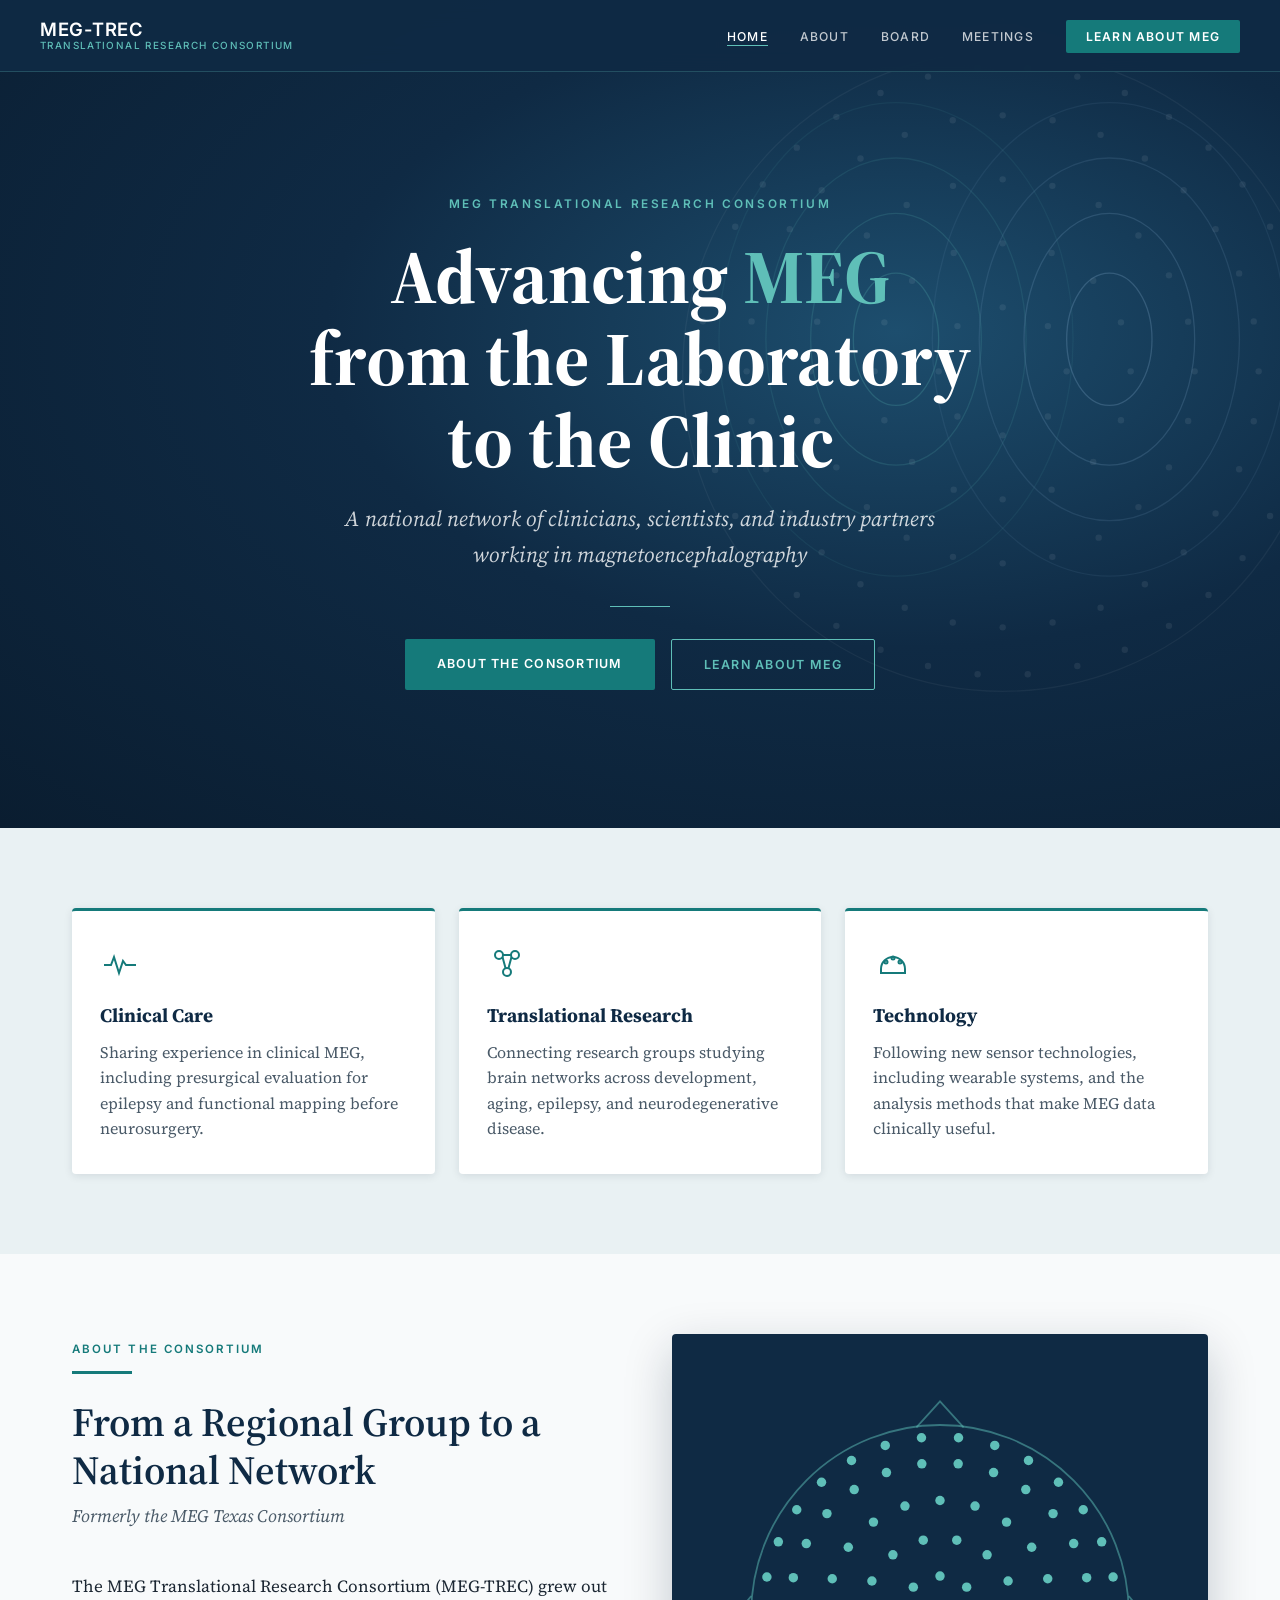
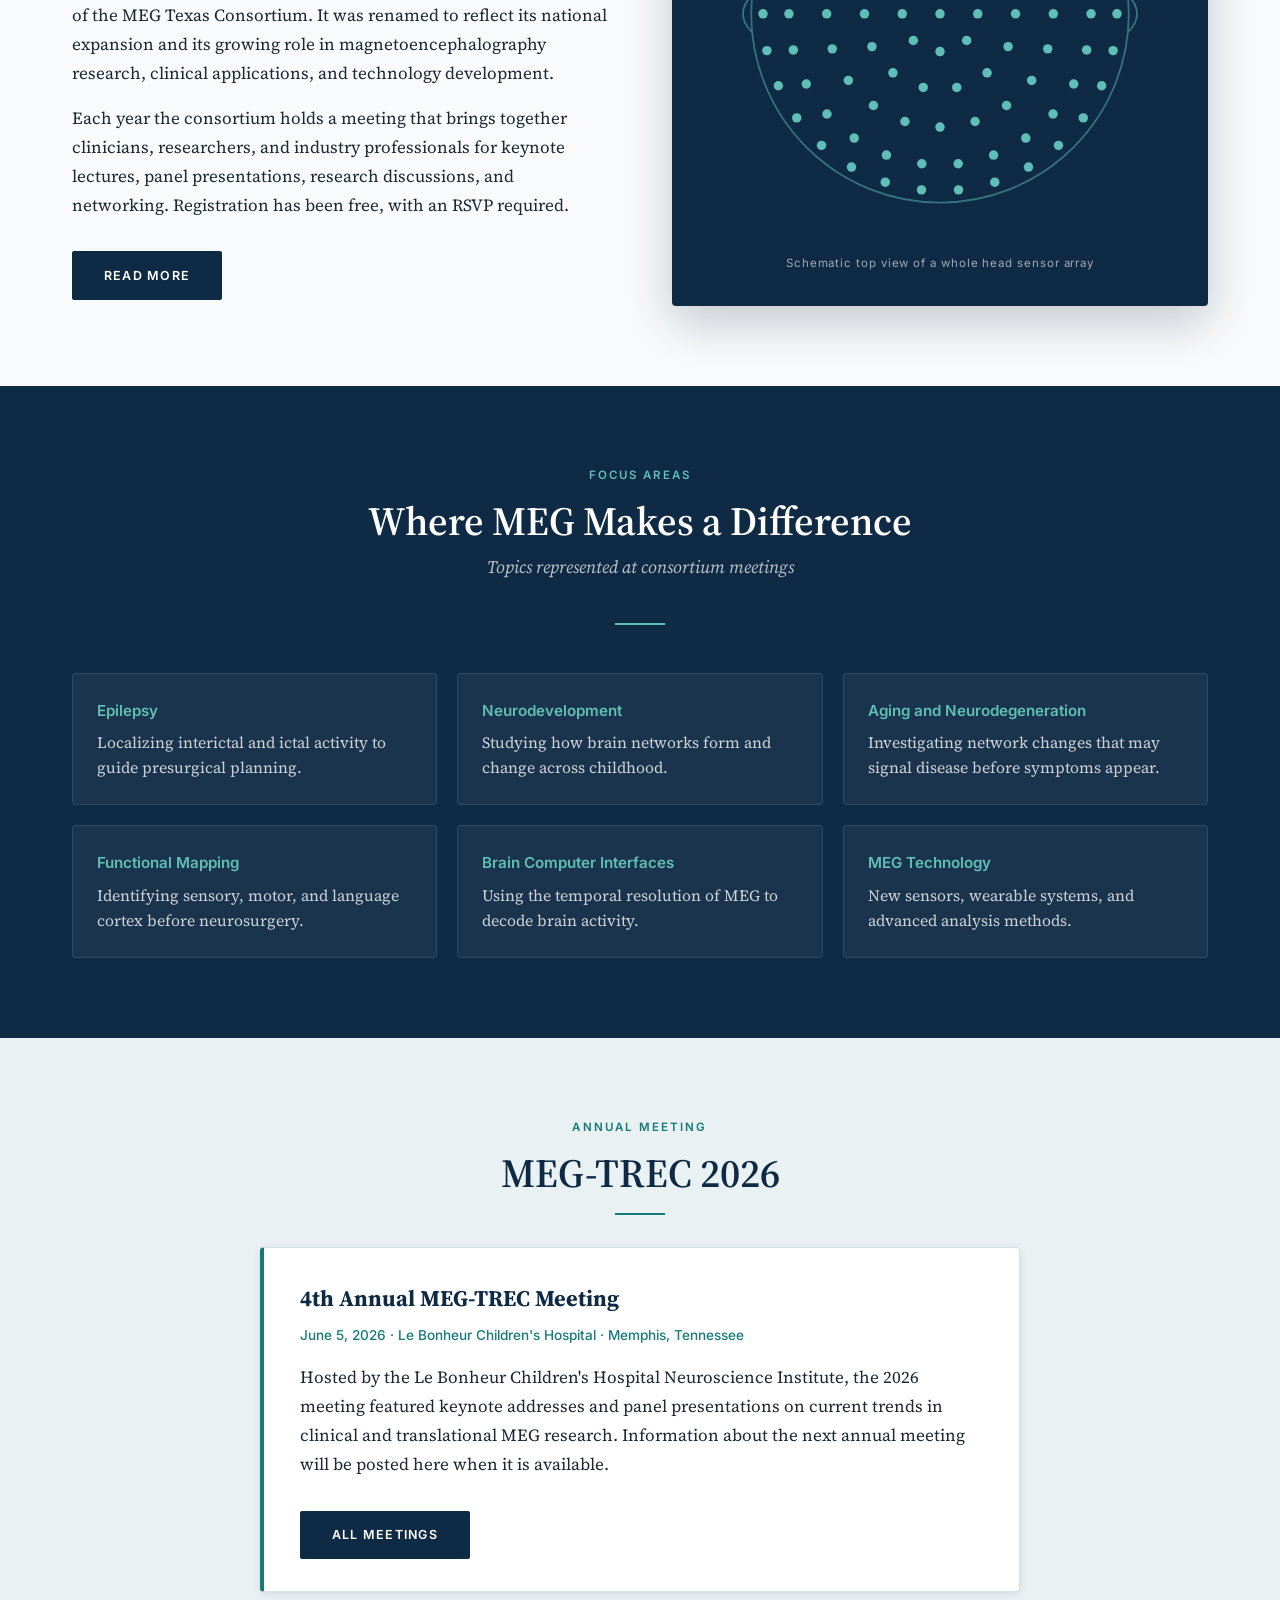
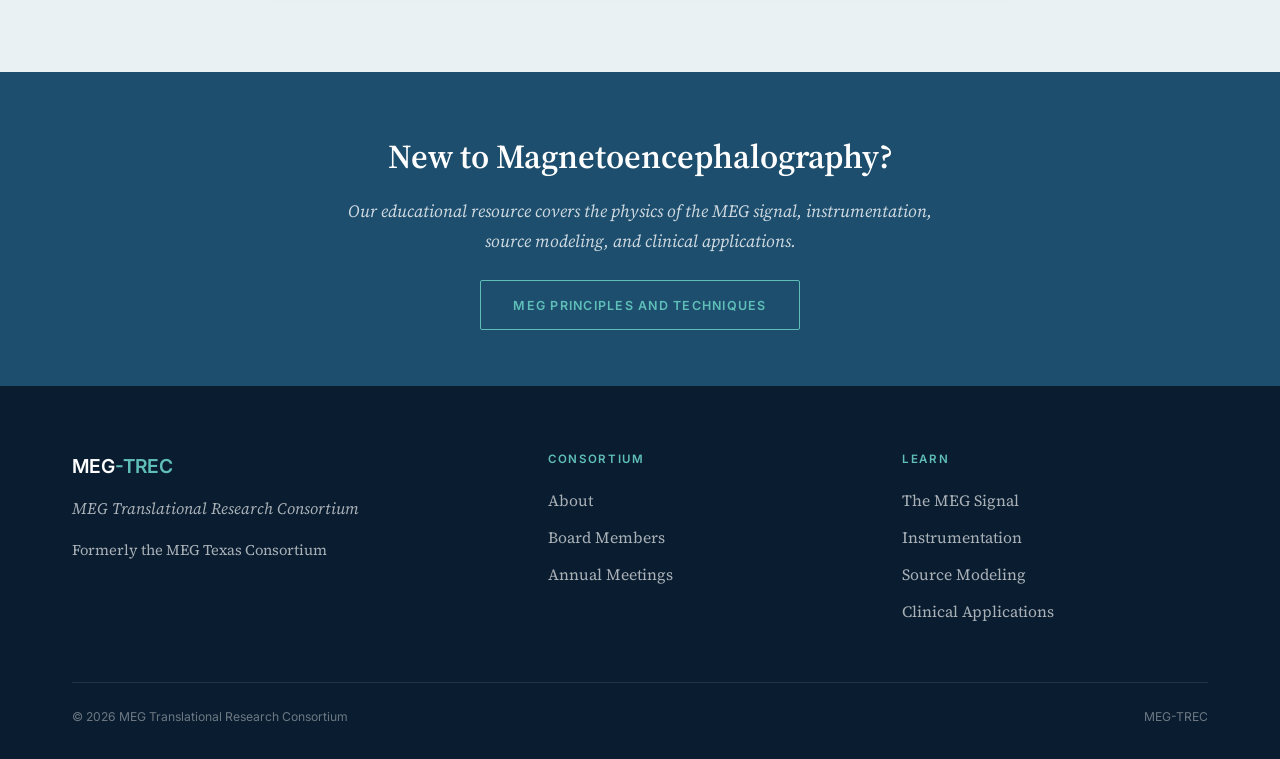
==== index.html @ d128731c "Build MEG-TREC static website Five page site adapted from the northwoods-cabin structure: Home, Abou" ====
<!DOCTYPE html>
<html lang="en">
<head>
  <meta charset="UTF-8" />
  <meta name="viewport" content="width=device-width, initial-scale=1.0" />
  <meta name="description" content="The MEG Translational Research Consortium (MEG-TREC) brings together clinicians, researchers, and industry partners working to advance magnetoencephalography in research and patient care." />
  <title>MEG-TREC | MEG Translational Research Consortium</title>
  <!-- Favicon: a small dipole contour mark drawn inline so no image file is needed -->
  <link rel="icon" href="data:image/svg+xml,%3Csvg xmlns='http://www.w3.org/2000/svg' viewBox='0 0 32 32'%3E%3Crect width='32' height='32' rx='6' fill='%230f2a44'/%3E%3Cg fill='none' stroke='%235fbfb8' stroke-width='2'%3E%3Cellipse cx='11' cy='16' rx='4' ry='6'/%3E%3Cellipse cx='21' cy='16' rx='4' ry='6'/%3E%3C/g%3E%3C/svg%3E" />
  <link rel="stylesheet" href="style.css" />
  <style>
    /* ── HERO (home page only) ───────────────────────────────────────────────── */
    .hero {
      min-height: 92svh;
      position: relative;
      display: flex;
      align-items: center;
      justify-content: center;
      overflow: hidden;
      background: radial-gradient(ellipse at 70% 40%, var(--ocean) 0%, var(--navy) 45%, var(--navy-deep) 100%);
    }
    /* Decorative field map sits behind the text */
    .hero-art {
      position: absolute;
      inset: 0;
      width: 100%;
      height: 100%;
      opacity: .4;
      pointer-events: none;
    }
    .hero-content {
      position: relative;
      text-align: center;
      padding: calc(var(--nav-h) + 2rem) 1.5rem 3rem;
      max-width: 860px;
    }
    .hero-eyebrow {
      font-family: var(--ff-sans);
      font-size: .74rem;
      font-weight: 600;
      letter-spacing: .22em;
      text-transform: uppercase;
      color: var(--teal-light);
      display: block;
      margin-bottom: 1.25rem;
      animation: fadeUp .8s .2s both;
    }
    .hero-title {
      font-family: var(--ff-display);
      font-size: clamp(2.4rem, 6.5vw, 4.75rem);
      font-weight: 700;
      color: var(--white);
      line-height: 1.08;
      animation: fadeUp .9s .4s both;
    }
    .hero-title em { color: var(--teal-light); font-style: normal; }
    .hero-subtitle {
      font-style: italic;
      font-size: clamp(1.05rem, 2.4vw, 1.35rem);
      color: rgba(255,255,255,.8);
      margin-top: 1.25rem;
      animation: fadeUp .9s .6s both;
    }
    .hero-divider {
      width: 60px; height: 1px;
      background: var(--teal-light);
      margin: 2rem auto;
      animation: fadeIn .6s .8s both;
    }
    .hero-actions {
      display: flex;
      gap: 1rem;
      justify-content: center;
      flex-wrap: wrap;
      animation: fadeUp .8s .95s both;
    }
    @keyframes fadeUp {
      from { opacity: 0; transform: translateY(24px); }
      to   { opacity: 1; transform: translateY(0); }
    }
    @keyframes fadeIn { from { opacity: 0; } to { opacity: 1; } }
    @media (prefers-reduced-motion: reduce) {
      .hero-eyebrow, .hero-title, .hero-subtitle, .hero-divider, .hero-actions { animation: none; }
    }

    /* ── MEETING CARD ────────────────────────────────────────────────────────── */
    .meeting-card {
      background: var(--white);
      border: 1px solid var(--rule);
      border-left: 4px solid var(--teal);
      border-radius: var(--r);
      padding: 2rem 2.25rem;
      max-width: 760px;
      margin: 0 auto;
      box-shadow: var(--shadow-sm);
    }
    .meeting-card h3 {
      font-family: var(--ff-display);
      font-size: 1.4rem;
      color: var(--navy);
      margin-bottom: .35rem;
    }
    .meeting-meta {
      font-family: var(--ff-sans);
      font-size: .85rem;
      color: var(--teal);
      font-weight: 500;
      margin-bottom: 1rem;
    }
  </style>
</head>
<body>

<!-- ─── NAVIGATION (same block on every page; update the "active" class) ──── -->
<nav class="site-nav" id="nav">
  <a href="index.html" class="nav-brand">MEG-TREC<span>Translational Research Consortium</span></a>
  <button class="nav-toggle" id="navToggle" aria-label="Menu" aria-expanded="false" aria-controls="navLinks">
    <span></span><span></span><span></span>
  </button>
  <ul class="nav-links" id="navLinks">
    <li><a href="index.html" class="active" aria-current="page">Home</a></li>
    <li><a href="about.html">About</a></li>
    <li><a href="board.html">Board</a></li>
    <li><a href="meetings.html">Meetings</a></li>
    <li><a href="meg.html" class="nav-cta">Learn About MEG</a></li>
  </ul>
</nav>

<!-- ─── HERO ───────────────────────────────────────────────────────────────── -->
<section class="hero" id="top">
  <!-- Decorative artwork: a top view of a sensor array with the isofield
       contours of a single current dipole (outflux and influx lobes). -->
  <svg class="hero-art" viewBox="0 0 1200 800" preserveAspectRatio="xMidYMid slice" aria-hidden="true">
    <g fill="none" stroke-width="1.2">
      <!-- Outflux lobe -->
      <g stroke="#5fbfb8">
        <ellipse cx="840" cy="330" rx="40"  ry="62"  stroke-opacity=".55"/>
        <ellipse cx="840" cy="330" rx="80"  ry="118" stroke-opacity=".42"/>
        <ellipse cx="840" cy="330" rx="122" ry="170" stroke-opacity=".30"/>
        <ellipse cx="840" cy="330" rx="166" ry="222" stroke-opacity=".20"/>
      </g>
      <!-- Influx lobe -->
      <g stroke="#9cc3e6">
        <ellipse cx="1040" cy="330" rx="40"  ry="62"  stroke-opacity=".55"/>
        <ellipse cx="1040" cy="330" rx="80"  ry="118" stroke-opacity=".42"/>
        <ellipse cx="1040" cy="330" rx="122" ry="170" stroke-opacity=".30"/>
        <ellipse cx="1040" cy="330" rx="166" ry="222" stroke-opacity=".20"/>
      </g>
      <!-- Head outline and nose marker -->
      <circle cx="940" cy="360" r="300" stroke="#ffffff" stroke-opacity=".12"/>
      <path d="M915 62 L940 30 L965 62" stroke="#ffffff" stroke-opacity=".12"/>
    </g>
    <!-- Sensor positions on concentric rings (drawn by the script below) -->
    <g id="sensorDots" fill="#ffffff" fill-opacity=".18"></g>
  </svg>

  <div class="hero-content">
    <span class="hero-eyebrow">MEG Translational Research Consortium</span>
    <h1 class="hero-title">Advancing <em>MEG</em><br>from the Laboratory<br>to the Clinic</h1>
    <p class="hero-subtitle">A national network of clinicians, scientists, and industry partners<br>working in magnetoencephalography</p>
    <div class="hero-divider"></div>
    <div class="hero-actions">
      <a href="about.html" class="btn btn-primary">About the Consortium</a>
      <a href="meg.html" class="btn btn-outline">Learn About MEG</a>
    </div>
  </div>
</section>

<!-- ─── HIGHLIGHTS ─────────────────────────────────────────────────────────── -->
<section class="section section-alt" id="highlights">
  <div class="container">
    <div class="highlights-grid">
      <div class="highlight-card fade-in">
        <svg class="highlight-icon" viewBox="0 0 40 40" fill="none" stroke="currentColor" stroke-width="2" aria-hidden="true">
          <path d="M4 22h7l3-8 5 16 4-12 3 4h10"/>
        </svg>
        <h3>Clinical Care</h3>
        <p>Sharing experience in clinical MEG, including presurgical evaluation for epilepsy and functional mapping before neurosurgery.</p>
      </div>
      <div class="highlight-card fade-in" style="transition-delay:.12s">
        <svg class="highlight-icon" viewBox="0 0 40 40" fill="none" stroke="currentColor" stroke-width="2" aria-hidden="true">
          <circle cx="12" cy="12" r="4"/><circle cx="28" cy="12" r="4"/><circle cx="20" cy="29" r="4"/>
          <path d="M15.5 14l3 11M24.5 14l-3 11M16 12h8"/>
        </svg>
        <h3>Translational Research</h3>
        <p>Connecting research groups studying brain networks across development, aging, epilepsy, and neurodegenerative disease.</p>
      </div>
      <div class="highlight-card fade-in" style="transition-delay:.24s">
        <svg class="highlight-icon" viewBox="0 0 40 40" fill="none" stroke="currentColor" stroke-width="2" aria-hidden="true">
          <path d="M8 26a12 12 0 0 1 24 0"/><path d="M8 26v4h24v-4"/>
          <circle cx="13" cy="19" r="1.5"/><circle cx="20" cy="15" r="1.5"/><circle cx="27" cy="19" r="1.5"/>
        </svg>
        <h3>Technology</h3>
        <p>Following new sensor technologies, including wearable systems, and the analysis methods that make MEG data clinically useful.</p>
      </div>
    </div>
  </div>
</section>

<!-- ─── ABOUT ──────────────────────────────────────────────────────────────── -->
<section class="section" id="about">
  <div class="container">
    <div class="split">
      <div class="fade-in prose">
        <span class="eyebrow">About the Consortium</span>
        <div class="split-decorator"></div>
        <h2 class="section-title">From a Regional Group to a National Network</h2>
        <p class="section-sub">Formerly the MEG Texas Consortium</p>
        <p>The MEG Translational Research Consortium (MEG-TREC) grew out of the MEG Texas Consortium. It was renamed to reflect its national expansion and its growing role in magnetoencephalography research, clinical applications, and technology development.</p>
        <p>Each year the consortium holds a meeting that brings together clinicians, researchers, and industry professionals for keynote lectures, panel presentations, research discussions, and networking. Registration has been free, with an RSVP required.</p>
        <div class="mt-4">
          <a href="about.html" class="btn btn-navy">Read More</a>
        </div>
      </div>
      <!-- Figure: schematic of a whole head MEG sensor layout seen from above -->
      <figure class="split-figure fade-in" style="transition-delay:.15s">
        <svg viewBox="0 0 400 400" aria-label="Schematic top view of a whole head MEG sensor array" role="img">
          <circle cx="200" cy="210" r="160" fill="none" stroke="currentColor" stroke-opacity=".5" stroke-width="1.5"/>
          <path d="M180 52 L200 30 L220 52" fill="none" stroke="currentColor" stroke-opacity=".5" stroke-width="1.5"/>
          <path d="M40 195 q-14 15 0 30 M360 195 q14 15 0 30" fill="none" stroke="currentColor" stroke-opacity=".5" stroke-width="1.5"/>
          <g id="figureDots" fill="currentColor"></g>
        </svg>
        <figcaption>Schematic top view of a whole head sensor array</figcaption>
      </figure>
    </div>
  </div>
</section>

<!-- ─── FOCUS AREAS ────────────────────────────────────────────────────────── -->
<section class="section dark-section" id="focus">
  <div class="container">
    <div class="text-center" style="margin-bottom:3rem">
      <span class="eyebrow">Focus Areas</span>
      <h2 class="section-title">Where MEG Makes a Difference</h2>
      <p class="section-sub">Topics represented at consortium meetings</p>
      <div class="divider divider-center"></div>
    </div>
    <div class="tile-grid">
      <div class="tile fade-in">
        <h3>Epilepsy</h3>
        <p>Localizing interictal and ictal activity to guide presurgical planning.</p>
      </div>
      <div class="tile fade-in" style="transition-delay:.06s">
        <h3>Neurodevelopment</h3>
        <p>Studying how brain networks form and change across childhood.</p>
      </div>
      <div class="tile fade-in" style="transition-delay:.12s">
        <h3>Aging and Neurodegeneration</h3>
        <p>Investigating network changes that may signal disease before symptoms appear.</p>
      </div>
      <div class="tile fade-in" style="transition-delay:.18s">
        <h3>Functional Mapping</h3>
        <p>Identifying sensory, motor, and language cortex before neurosurgery.</p>
      </div>
      <div class="tile fade-in" style="transition-delay:.24s">
        <h3>Brain Computer Interfaces</h3>
        <p>Using the temporal resolution of MEG to decode brain activity.</p>
      </div>
      <div class="tile fade-in" style="transition-delay:.3s">
        <h3>MEG Technology</h3>
        <p>New sensors, wearable systems, and advanced analysis methods.</p>
      </div>
    </div>
  </div>
</section>

<!-- ─── MOST RECENT MEETING ────────────────────────────────────────────────── -->
<section class="section section-alt" id="meeting">
  <div class="container">
    <div class="text-center mb-4">
      <span class="eyebrow">Annual Meeting</span>
      <h2 class="section-title">MEG-TREC 2026</h2>
      <div class="divider divider-center"></div>
    </div>
    <div class="meeting-card fade-in prose">
      <h3>4th Annual MEG-TREC Meeting</h3>
      <p class="meeting-meta">June 5, 2026 &middot; Le Bonheur Children's Hospital &middot; Memphis, Tennessee</p>
      <p>Hosted by the Le Bonheur Children's Hospital Neuroscience Institute, the 2026 meeting featured keynote addresses and panel presentations on current trends in clinical and translational MEG research. Information about the next annual meeting will be posted here when it is available.</p>
      <div class="mt-4">
        <a href="meetings.html" class="btn btn-navy">All Meetings</a>
      </div>
    </div>
  </div>
</section>

<!-- ─── CALL TO ACTION ─────────────────────────────────────────────────────── -->
<div class="cta-band">
  <div class="container">
    <h2>New to Magnetoencephalography?</h2>
    <p>Our educational resource covers the physics of the MEG signal, instrumentation, source modeling, and clinical applications.</p>
    <a href="meg.html" class="btn btn-outline">MEG Principles and Techniques</a>
  </div>
</div>

<!-- ─── FOOTER (same block on every page) ──────────────────────────────────── -->
<footer class="site-footer">
  <div class="container">
    <div class="footer-grid">
      <div>
        <div class="footer-brand">MEG<span>-TREC</span></div>
        <p class="footer-tagline">MEG Translational Research Consortium</p>
        <p style="margin-top:1rem;font-size:.92rem">Formerly the MEG Texas Consortium</p>
      </div>
      <div class="footer-col">
        <h4>Consortium</h4>
        <ul>
          <li><a href="about.html">About</a></li>
          <li><a href="board.html">Board Members</a></li>
          <li><a href="meetings.html">Annual Meetings</a></li>
        </ul>
      </div>
      <div class="footer-col">
        <h4>Learn</h4>
        <ul>
          <li><a href="meg.html#signal">The MEG Signal</a></li>
          <li><a href="meg.html#instrumentation">Instrumentation</a></li>
          <li><a href="meg.html#source">Source Modeling</a></li>
          <li><a href="meg.html#clinical">Clinical Applications</a></li>
        </ul>
      </div>
    </div>
    <div class="footer-bottom">
      <span>&copy; 2026 MEG Translational Research Consortium</span>
      <span>MEG-TREC</span>
    </div>
  </div>
</footer>

<script src="site.js"></script>
<script>
  /* Draws sensor dots on concentric rings inside an SVG group.
     groupId: id of the <g> element to fill
     cx, cy:  center of the array in SVG units
     rings:   array of [radius, count] pairs, one per ring */
  function drawSensorRings(groupId, cx, cy, rings, dotRadius) {
    const g = document.getElementById(groupId);
    if (!g) return;                       // nothing to draw into on this page
    const ns = 'http://www.w3.org/2000/svg';
    rings.forEach(([radius, count]) => {
      if (count <= 0) return;             // guard against an empty ring
      for (let i = 0; i < count; i++) {
        const angle = (2 * Math.PI * i) / count;
        const dot = document.createElementNS(ns, 'circle');
        dot.setAttribute('cx', (cx + radius * Math.cos(angle)).toFixed(1));
        dot.setAttribute('cy', (cy + radius * Math.sin(angle)).toFixed(1));
        dot.setAttribute('r', dotRadius);
        g.appendChild(dot);
      }
    });
  }
  // Hero artwork and the about figure use the same ring layout at different scales
  drawSensorRings('sensorDots', 940, 360, [[60, 8], [120, 16], [180, 24], [240, 32], [285, 38]], 3);
  drawSensorRings('figureDots', 200, 210, [[0, 1], [32, 8], [64, 14], [96, 20], [128, 26], [150, 30]], 4);
</script>
</body>
</html>
---- style.css ----
/* ─── MEG-TREC — SHARED STYLESHEET ──────────────────────────────────────────────
   Structure adapted from the Northwoods Cabin site (same section order and
   class names where possible), recolored to a navy/teal scientific palette.
   Page-specific layouts that more than one page uses (hero, cards, split,
   sidebar layout) live here so every page stays consistent.
   To restyle the whole site, edit the tokens in :root first.
   ─────────────────────────────────────────────────────────────────────────── */

@import url('https://fonts.googleapis.com/css2?family=Source+Serif+4:ital,opsz,wght@0,8..60,400;0,8..60,600;0,8..60,700;1,8..60,400&family=Inter:wght@400;500;600&display=swap');

/* ─── TOKENS ─────────────────────────────────────────────────────────────────── */
:root {
  /* Dark tones (navigation, headers, dark bands) */
  --navy-deep:   #0a1d30;
  --navy:        #0f2a44;
  --ocean:       #1d4e6e;

  /* Accent tones. --teal is dark enough for text on light backgrounds;
     --teal-light is for accents on dark backgrounds only. */
  --teal:        #157a7a;
  --teal-light:  #5fbfb8;

  /* Light tones (page backgrounds, alternating sections) */
  --mist:        #e9f1f3;
  --ivory:       #f8fafb;
  --white:       #ffffff;

  /* Text */
  --ink:         #1c2733;
  --slate:       #4a5a68;
  --muted:       #7a8a96;
  --rule:        #d6e2e6;

  --ff-display:  'Source Serif 4', Georgia, serif;
  --ff-body:     'Source Serif 4', Georgia, serif;
  --ff-sans:     'Inter', system-ui, sans-serif;

  --nav-h:       72px;
  --max-w:       1200px;
  --r:           4px;

  --shadow-sm:   0 2px 8px rgba(10,29,48,.10);
  --shadow-md:   0 6px 24px rgba(10,29,48,.16);
  --shadow-lg:   0 16px 48px rgba(10,29,48,.22);
}

/* ─── RESET ──────────────────────────────────────────────────────────────────── */
*, *::before, *::after { box-sizing: border-box; margin: 0; padding: 0; }
html { scroll-behavior: smooth; -webkit-text-size-adjust: 100%; }
body {
  font-family: var(--ff-body);
  background: var(--ivory);
  color: var(--ink);
  font-size: 1.0625rem;
  line-height: 1.7;
  overflow-x: hidden;
}
img, svg { display: block; max-width: 100%; }
a { color: inherit; text-decoration: none; }
ul { list-style: none; }

/* Links inside running text are underlined so they are recognizable */
.prose a:not(.btn), p a:not(.btn) {
  color: var(--teal);
  text-decoration: underline;
  text-underline-offset: 3px;
}
.prose p + p { margin-top: 1rem; }
.prose ul.bullets { list-style: disc; padding-left: 1.4rem; margin: 1rem 0; }
.prose ul.bullets li { margin-bottom: .4rem; }

/* ─── NAVIGATION ─────────────────────────────────────────────────────────────── */
.site-nav {
  position: fixed;
  top: 0; left: 0; right: 0;
  z-index: 100;
  height: var(--nav-h);
  display: flex;
  align-items: center;
  justify-content: space-between;
  padding: 0 2.5rem;
  background: rgba(15, 42, 68, 0.94);
  backdrop-filter: blur(12px);
  -webkit-backdrop-filter: blur(12px);
  border-bottom: 1px solid rgba(95, 191, 184, 0.25);
  transition: background .3s;
}
.site-nav.scrolled { background: rgba(10, 29, 48, 0.98); }
.nav-brand {
  font-family: var(--ff-sans);
  font-size: 1.15rem;
  font-weight: 600;
  color: var(--white);
  letter-spacing: .04em;
  line-height: 1.15;
}
.nav-brand span {
  display: block;
  color: var(--teal-light);
  font-size: .62rem;
  font-weight: 500;
  letter-spacing: .14em;
  text-transform: uppercase;
}
.nav-links {
  display: flex;
  gap: 2rem;
  align-items: center;
}
.nav-links a {
  font-family: var(--ff-sans);
  font-size: .76rem;
  font-weight: 500;
  letter-spacing: .1em;
  text-transform: uppercase;
  color: rgba(255,255,255,.75);
  transition: color .2s;
  position: relative;
  padding-bottom: 2px;
}
.nav-links a::after {
  content: '';
  position: absolute;
  bottom: 0; left: 0;
  width: 0; height: 1px;
  background: var(--teal-light);
  transition: width .25s;
}
.nav-links a:hover,
.nav-links a.active { color: var(--white); }
.nav-links a:hover::after,
.nav-links a.active::after { width: 100%; }
.nav-cta {
  background: var(--teal) !important;
  color: var(--white) !important;
  padding: .55rem 1.25rem !important;
  border-radius: 2px !important;
  font-weight: 600 !important;
  transition: background .2s, transform .15s !important;
}
.nav-cta:hover { background: #1a9090 !important; transform: translateY(-1px); }
.nav-cta::after { display: none !important; }

/* Hamburger button (mobile only) */
.nav-toggle { display: none; background: none; border: none; cursor: pointer; padding: 4px; }
.nav-toggle span {
  display: block; width: 24px; height: 2px;
  background: var(--white); margin: 5px 0;
  transition: transform .3s, opacity .3s;
}
.nav-toggle.open span:nth-child(1) { transform: translateY(7px) rotate(45deg); }
.nav-toggle.open span:nth-child(2) { opacity: 0; }
.nav-toggle.open span:nth-child(3) { transform: translateY(-7px) rotate(-45deg); }

/* ─── PAGE HEADER (inner pages) ─────────────────────────────────────────────── */
.page-header {
  padding: calc(var(--nav-h) + 3.5rem) 2rem 3.5rem;
  background: linear-gradient(160deg, var(--navy-deep) 0%, var(--ocean) 100%);
  text-align: center;
  position: relative;
  overflow: hidden;
}
/* Faint contour pattern, suggestive of a magnetic field map */
.page-header::before {
  content: '';
  position: absolute;
  inset: 0;
  background: url("data:image/svg+xml,%3Csvg width='160' height='160' viewBox='0 0 160 160' xmlns='http://www.w3.org/2000/svg'%3E%3Cg fill='none' stroke='%23ffffff' stroke-opacity='0.05'%3E%3Cellipse cx='80' cy='80' rx='20' ry='14'/%3E%3Cellipse cx='80' cy='80' rx='40' ry='28'/%3E%3Cellipse cx='80' cy='80' rx='60' ry='42'/%3E%3Cellipse cx='80' cy='80' rx='80' ry='56'/%3E%3C/g%3E%3C/svg%3E");
}
.page-header .eyebrow { color: var(--teal-light); position: relative; }
.page-header h1 {
  font-family: var(--ff-display);
  font-size: clamp(2rem, 5vw, 3.25rem);
  font-weight: 600;
  color: var(--white);
  position: relative;
  line-height: 1.15;
}
.page-header p {
  font-style: italic;
  font-size: 1.15rem;
  color: rgba(255,255,255,.75);
  margin-top: .75rem;
  position: relative;
}
.header-rule {
  display: block;
  width: 60px; height: 2px;
  background: var(--teal-light);
  margin: 1.25rem auto 0;
  position: relative;
}

/* ─── CONTAINERS ─────────────────────────────────────────────────────────────── */
.container { max-width: var(--max-w); margin: 0 auto; padding: 0 2rem; }
.container-narrow { max-width: 820px; margin: 0 auto; padding: 0 2rem; }
.section { padding: 5rem 0; }
.section-alt { background: var(--mist); }

/* ─── SECTION LABELS ─────────────────────────────────────────────────────────── */
.eyebrow {
  font-family: var(--ff-sans);
  font-size: .72rem;
  font-weight: 600;
  letter-spacing: .18em;
  text-transform: uppercase;
  color: var(--teal);
  display: block;
  margin-bottom: .75rem;
}
.section-title {
  font-family: var(--ff-display);
  font-size: clamp(1.75rem, 4vw, 2.5rem);
  font-weight: 600;
  color: var(--navy);
  line-height: 1.2;
  margin-bottom: .5rem;
}
.section-sub {
  font-style: italic;
  color: var(--slate);
  font-size: 1.1rem;
  margin-bottom: 2.5rem;
}
.divider {
  width: 50px; height: 2px;
  background: var(--teal);
  margin: 1rem 0 2rem;
}
.divider-center { margin: 1rem auto 2rem; }

/* ─── BUTTONS ────────────────────────────────────────────────────────────────── */
.btn {
  display: inline-block;
  font-family: var(--ff-sans);
  font-weight: 600;
  font-size: .78rem;
  letter-spacing: .1em;
  text-transform: uppercase;
  padding: .85rem 2rem;
  border-radius: 2px;
  transition: all .2s;
  cursor: pointer;
}
.btn-primary { background: var(--teal); color: var(--white); }
.btn-primary:hover { background: #1a9090; transform: translateY(-2px); box-shadow: var(--shadow-md); }
.btn-outline { border: 1.5px solid var(--teal-light); color: var(--teal-light); }
.btn-outline:hover { background: var(--teal-light); color: var(--navy-deep); transform: translateY(-2px); }
.btn-navy { background: var(--navy); color: var(--white); }
.btn-navy:hover { background: var(--ocean); transform: translateY(-2px); box-shadow: var(--shadow-md); }

/* ─── HIGHLIGHT CARDS (three column feature row) ────────────────────────────── */
.highlights-grid {
  display: grid;
  grid-template-columns: repeat(3, 1fr);
  gap: 1.5rem;
}
.highlight-card {
  background: var(--white);
  border-top: 3px solid var(--teal);
  padding: 2rem 1.75rem;
  border-radius: var(--r);
  box-shadow: var(--shadow-sm);
  transition: transform .25s, box-shadow .25s;
}
.highlight-card:hover { transform: translateY(-4px); box-shadow: var(--shadow-md); }
.highlight-icon { width: 40px; height: 40px; margin-bottom: 1rem; color: var(--teal); }
.highlight-card h3 {
  font-family: var(--ff-display);
  font-size: 1.2rem;
  color: var(--navy);
  margin-bottom: .5rem;
}
.highlight-card p { font-size: 1rem; color: var(--slate); line-height: 1.6; }

/* ─── SPLIT (text beside a figure) ──────────────────────────────────────────── */
.split {
  display: grid;
  grid-template-columns: 1fr 1fr;
  gap: 4rem;
  align-items: center;
}
.split-decorator { width: 60px; height: 3px; background: var(--teal); margin-bottom: 1.5rem; }
.split-figure {
  background: var(--navy);
  border-radius: var(--r);
  box-shadow: var(--shadow-lg);
  padding: 2rem;
  color: var(--teal-light);
}
.split-figure figcaption {
  font-family: var(--ff-sans);
  font-size: .72rem;
  letter-spacing: .08em;
  color: rgba(255,255,255,.6);
  margin-top: 1rem;
  text-align: center;
}

/* ─── DARK BAND (focus areas, call to action) ───────────────────────────────── */
.dark-section {
  background: var(--navy);
  color: var(--white);
  position: relative;
  overflow: hidden;
}
.dark-section .section-title { color: var(--white); }
.dark-section .section-sub { color: rgba(255,255,255,.7); }
.dark-section .eyebrow { color: var(--teal-light); }
.dark-section .divider { background: var(--teal-light); }
.tile-grid {
  display: grid;
  grid-template-columns: repeat(3, 1fr);
  gap: 1.25rem;
}
.tile {
  background: rgba(255,255,255,.05);
  border: 1px solid rgba(255,255,255,.1);
  border-radius: var(--r);
  padding: 1.5rem;
  transition: background .2s;
}
.tile:hover { background: rgba(255,255,255,.09); }
.tile h3 {
  font-family: var(--ff-sans);
  font-size: .95rem;
  font-weight: 600;
  color: var(--teal-light);
  margin-bottom: .4rem;
}
.tile p { font-size: .98rem; color: rgba(255,255,255,.78); line-height: 1.6; }

.cta-band {
  background: var(--ocean);
  color: var(--white);
  padding: 3.5rem 0;
  text-align: center;
}
.cta-band h2 {
  font-family: var(--ff-display);
  font-size: clamp(1.5rem, 3.5vw, 2.1rem);
  font-weight: 600;
  margin-bottom: .75rem;
}
.cta-band p {
  font-style: italic;
  color: rgba(255,255,255,.78);
  font-size: 1.08rem;
  max-width: 620px;
  margin: 0 auto 1.5rem;
}

/* ─── SIDEBAR LAYOUT (long pages with an in-page table of contents) ──────────── */
.sidebar-layout {
  display: grid;
  grid-template-columns: 230px 1fr;
  gap: 4rem;
  align-items: start;
}
.sidebar {
  position: sticky;
  top: calc(var(--nav-h) + 2rem);
}
.sidebar h3 {
  font-family: var(--ff-sans);
  font-size: .72rem;
  font-weight: 600;
  letter-spacing: .16em;
  text-transform: uppercase;
  color: var(--teal);
  margin-bottom: 1rem;
}
.sidebar-nav { display: flex; flex-direction: column; gap: .2rem; }
.sidebar-nav a {
  font-family: var(--ff-sans);
  font-size: .84rem;
  color: var(--slate);
  padding: .4rem .75rem;
  border-left: 2px solid transparent;
  transition: all .2s;
}
.sidebar-nav a:hover,
.sidebar-nav a.active {
  color: var(--navy);
  border-color: var(--teal);
  background: rgba(21,122,122,.07);
}
.content-group { margin-bottom: 3.5rem; scroll-margin-top: calc(var(--nav-h) + 1.5rem); }
.content-group-title {
  font-family: var(--ff-display);
  font-size: 1.6rem;
  font-weight: 600;
  color: var(--navy);
  margin-bottom: 1.25rem;
  padding-bottom: .6rem;
  border-bottom: 2px solid var(--rule);
}
.content-group h3 {
  font-family: var(--ff-sans);
  font-size: 1rem;
  font-weight: 600;
  color: var(--navy);
  margin: 1.75rem 0 .5rem;
}

/* Figures and callouts used on the education page */
.figure {
  background: var(--white);
  border: 1px solid var(--rule);
  border-radius: var(--r);
  padding: 1.5rem;
  margin: 1.75rem 0;
  box-shadow: var(--shadow-sm);
}
.figure figcaption {
  font-family: var(--ff-sans);
  font-size: .8rem;
  color: var(--slate);
  line-height: 1.5;
  margin-top: 1rem;
}
.callout {
  background: var(--mist);
  border-left: 3px solid var(--teal);
  padding: 1.1rem 1.4rem;
  margin: 1.5rem 0;
  border-radius: 0 var(--r) var(--r) 0;
  font-size: 1rem;
}
.callout strong { font-family: var(--ff-sans); font-size: .85rem; color: var(--navy); }

/* Simple data table */
.data-table {
  width: 100%;
  border-collapse: collapse;
  font-size: .95rem;
  margin: 1.5rem 0;
  background: var(--white);
}
.data-table th, .data-table td {
  text-align: left;
  padding: .7rem .9rem;
  border-bottom: 1px solid var(--rule);
  vertical-align: top;
}
.data-table th {
  font-family: var(--ff-sans);
  font-size: .75rem;
  letter-spacing: .08em;
  text-transform: uppercase;
  color: var(--white);
  background: var(--navy);
}
.table-wrap { overflow-x: auto; }

/* Numbered reference list */
.refs { list-style: decimal; padding-left: 1.4rem; font-size: .95rem; }
.refs li { margin-bottom: .6rem; }
sup { line-height: 0; }
sup.ref a { text-decoration: none; font-family: var(--ff-sans); font-size: .7rem; }

/* ─── BOARD MEMBER CARDS (board.html) ───────────────────────────────────────── */
.board-grid {
  display: grid;
  grid-template-columns: repeat(auto-fill, minmax(250px, 1fr));
  gap: 1.5rem;
}
.member {
  background: var(--white);
  border-top: 3px solid var(--teal);
  border-radius: var(--r);
  box-shadow: var(--shadow-sm);
  padding: 1.75rem 1.5rem;
  text-align: center;
}
.member-initials {
  width: 64px; height: 64px;
  margin: 0 auto 1rem;
  border-radius: 50%;
  background: var(--navy);
  color: var(--teal-light);
  font-family: var(--ff-sans);
  font-weight: 600;
  font-size: 1.1rem;
  letter-spacing: .06em;
  display: flex;
  align-items: center;
  justify-content: center;
}
.member h3 { font-family: var(--ff-display); font-size: 1.12rem; color: var(--navy); margin-bottom: .35rem; }
.member p { font-size: .95rem; color: var(--slate); line-height: 1.5; }
.member .member-role {
  font-family: var(--ff-sans);
  font-size: .72rem;
  letter-spacing: .08em;
  text-transform: uppercase;
  color: var(--teal);
  margin-bottom: .5rem;
}

/* ─── MEETING LIST (meetings.html) ──────────────────────────────────────────── */
.meeting {
  display: grid;
  grid-template-columns: 110px 1fr;
  gap: 2rem;
  padding: 2.5rem 0;
  border-bottom: 1px solid var(--rule);
  scroll-margin-top: calc(var(--nav-h) + 1rem);
}
.meeting:last-child { border-bottom: none; }
.meeting-year {
  font-family: var(--ff-display);
  font-size: 2.4rem;
  font-weight: 700;
  color: var(--teal);
  line-height: 1;
}
.meeting h3 { font-family: var(--ff-display); font-size: 1.45rem; color: var(--navy); margin-bottom: .25rem; }
.meeting-meta {
  font-family: var(--ff-sans);
  font-size: .85rem;
  font-weight: 500;
  color: var(--teal);
  margin-bottom: 1rem;
}
.meeting-source { font-size: .85rem; color: var(--muted); }
@media (max-width: 680px) {
  .meeting { grid-template-columns: 1fr; gap: .75rem; }
}

/* ─── FOOTER ─────────────────────────────────────────────────────────────────── */
.site-footer {
  background: var(--navy-deep);
  color: rgba(255,255,255,.65);
  padding: 4rem 0 2rem;
}
.footer-grid {
  display: grid;
  grid-template-columns: 1.4fr 1fr 1fr;
  gap: 3rem;
  margin-bottom: 3rem;
}
.footer-brand {
  font-family: var(--ff-sans);
  font-weight: 600;
  font-size: 1.2rem;
  color: var(--white);
  margin-bottom: .75rem;
}
.footer-brand span { color: var(--teal-light); }
.footer-tagline { font-style: italic; font-size: 1rem; }
.footer-col h4 {
  font-family: var(--ff-sans);
  font-size: .72rem;
  font-weight: 600;
  letter-spacing: .14em;
  text-transform: uppercase;
  color: var(--teal-light);
  margin-bottom: 1rem;
}
.footer-col ul li { margin-bottom: .5rem; }
.footer-col a { color: rgba(255,255,255,.65); transition: color .2s; font-size: .98rem; }
.footer-col a:hover { color: var(--white); }
.footer-bottom {
  border-top: 1px solid rgba(255,255,255,.1);
  padding-top: 1.5rem;
  display: flex;
  justify-content: space-between;
  align-items: center;
  font-family: var(--ff-sans);
  font-size: .76rem;
  color: rgba(255,255,255,.4);
}

/* ─── UTILITIES ──────────────────────────────────────────────────────────────── */
.text-center { text-align: center; }
.mt-2 { margin-top: 1rem; }
.mt-4 { margin-top: 2rem; }
.mb-4 { margin-bottom: 2rem; }

/* ─── FADE-IN ANIMATION (activated by site.js) ───────────────────────────────── */
.fade-in {
  opacity: 0;
  transform: translateY(22px);
  transition: opacity .7s ease, transform .7s ease;
}
.fade-in.visible { opacity: 1; transform: translateY(0); }
/* Respect users who have asked their system to reduce motion */
@media (prefers-reduced-motion: reduce) {
  .fade-in { opacity: 1; transform: none; transition: none; }
  html { scroll-behavior: auto; }
}

/* ─── RESPONSIVE ─────────────────────────────────────────────────────────────── */
@media (max-width: 960px) {
  .footer-grid { grid-template-columns: 1fr 1fr; }
  .footer-grid > :first-child { grid-column: 1/-1; }
  .tile-grid { grid-template-columns: 1fr 1fr; }
  .sidebar-layout { grid-template-columns: 1fr; gap: 2rem; }
  .sidebar { position: static; }
  .sidebar-nav { flex-direction: row; flex-wrap: wrap; }
}
@media (max-width: 820px) {
  .split { grid-template-columns: 1fr; gap: 2.5rem; }
  .highlights-grid { grid-template-columns: 1fr; }
}
@media (max-width: 680px) {
  :root { --nav-h: 60px; }
  .site-nav { padding: 0 1.25rem; }
  .nav-links {
    display: none; flex-direction: column; gap: 0;
    position: fixed; top: var(--nav-h); left: 0; right: 0;
    background: var(--navy); padding: 1.5rem;
    border-bottom: 2px solid var(--teal-light);
  }
  .nav-links.open { display: flex; }
  .nav-links li { width: 100%; }
  .nav-links a { display: block; padding: .75rem 0; border-bottom: 1px solid rgba(255,255,255,.08); width: 100%; }
  .nav-cta { background: none !important; padding: .75rem 0 !important; }
  .nav-toggle { display: block; }
  .tile-grid { grid-template-columns: 1fr; }
  .footer-grid { grid-template-columns: 1fr; }
  .footer-bottom { flex-direction: column; gap: .5rem; text-align: center; }
  .container, .container-narrow { padding: 0 1rem; }
  .section { padding: 3.5rem 0; }
}
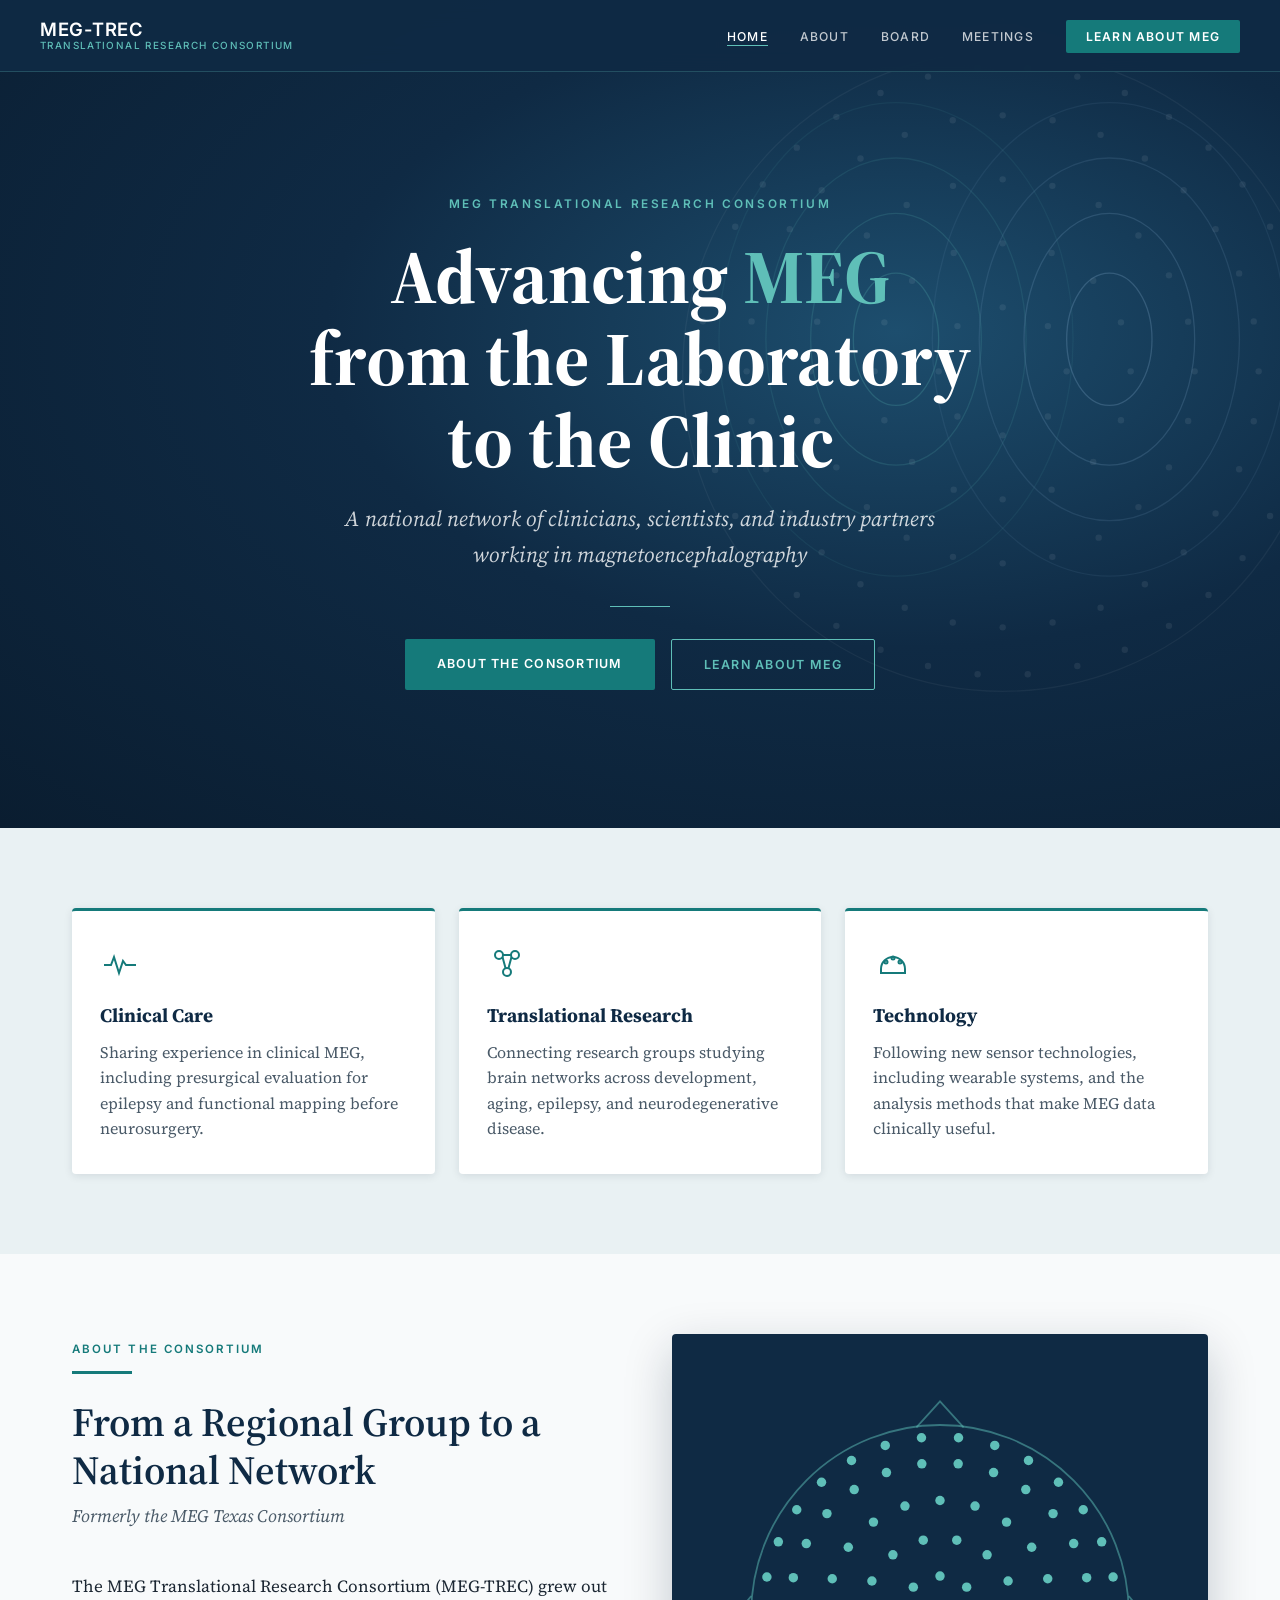
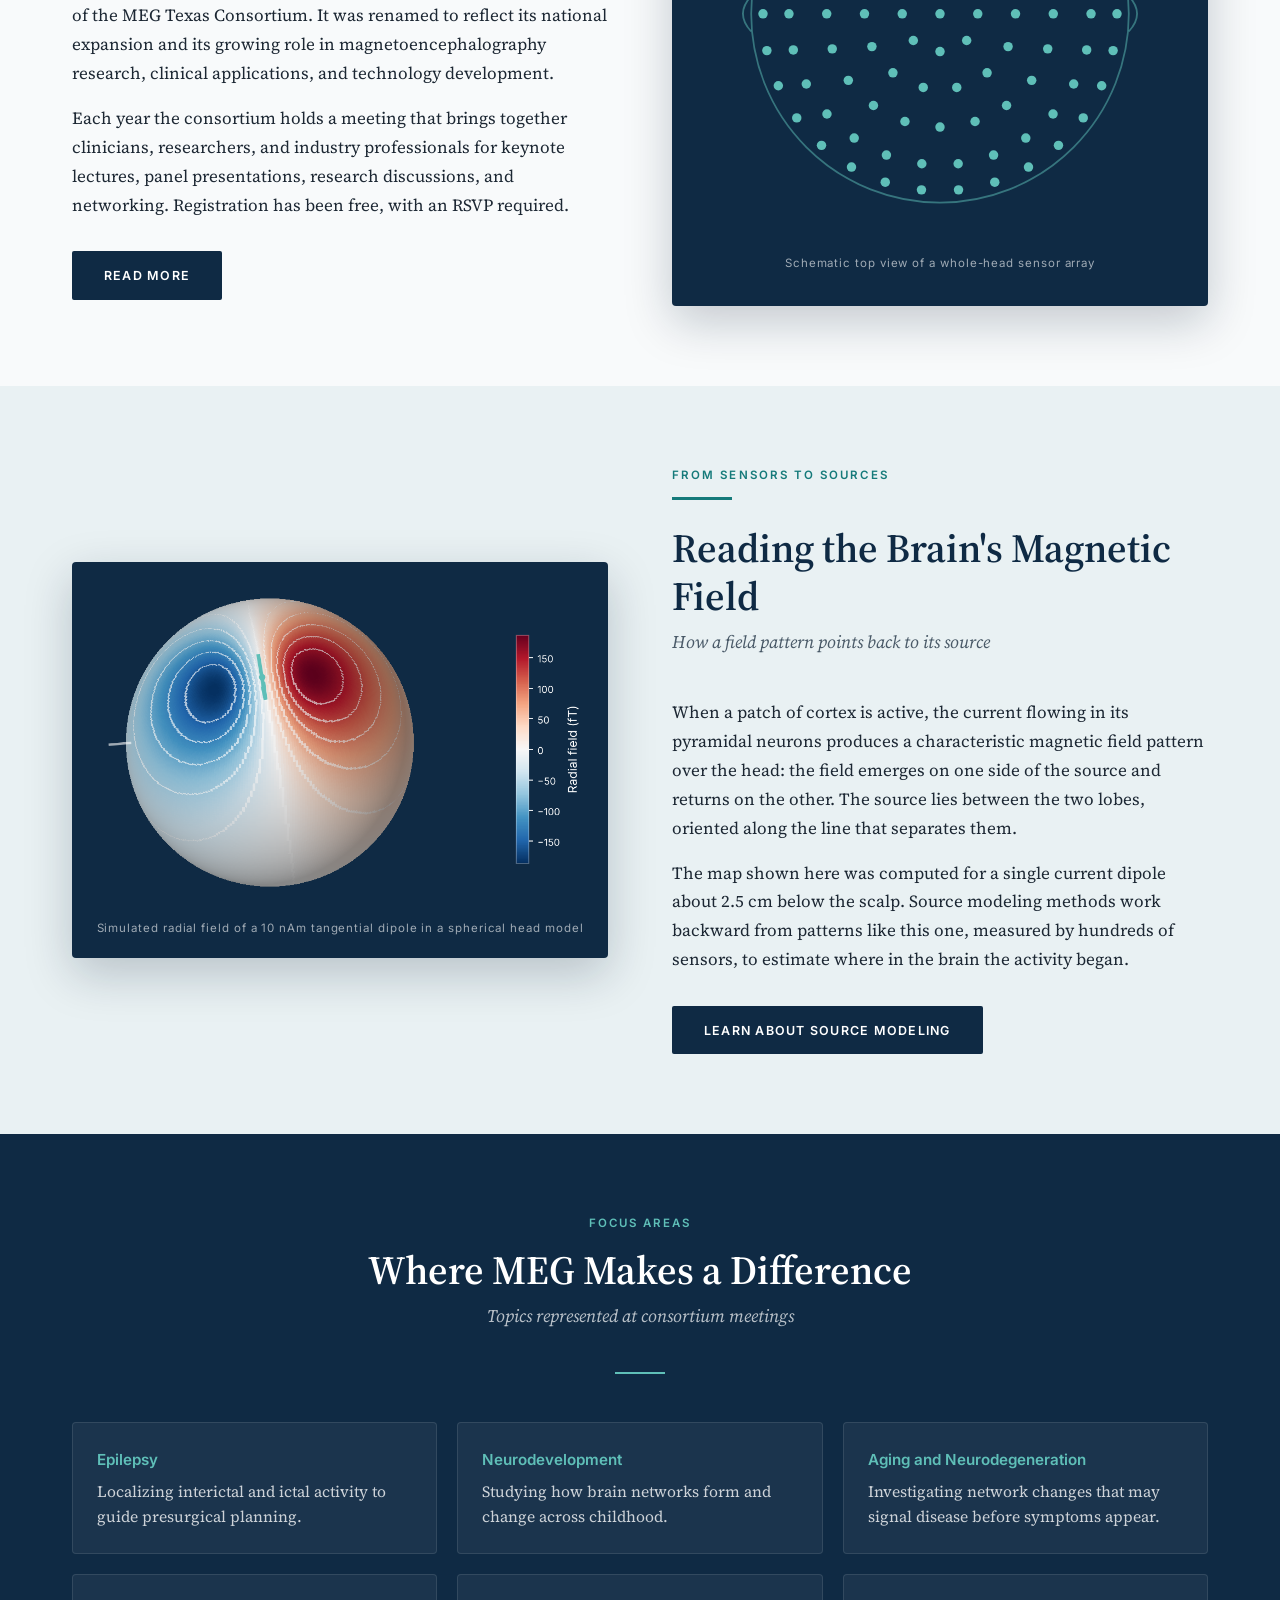
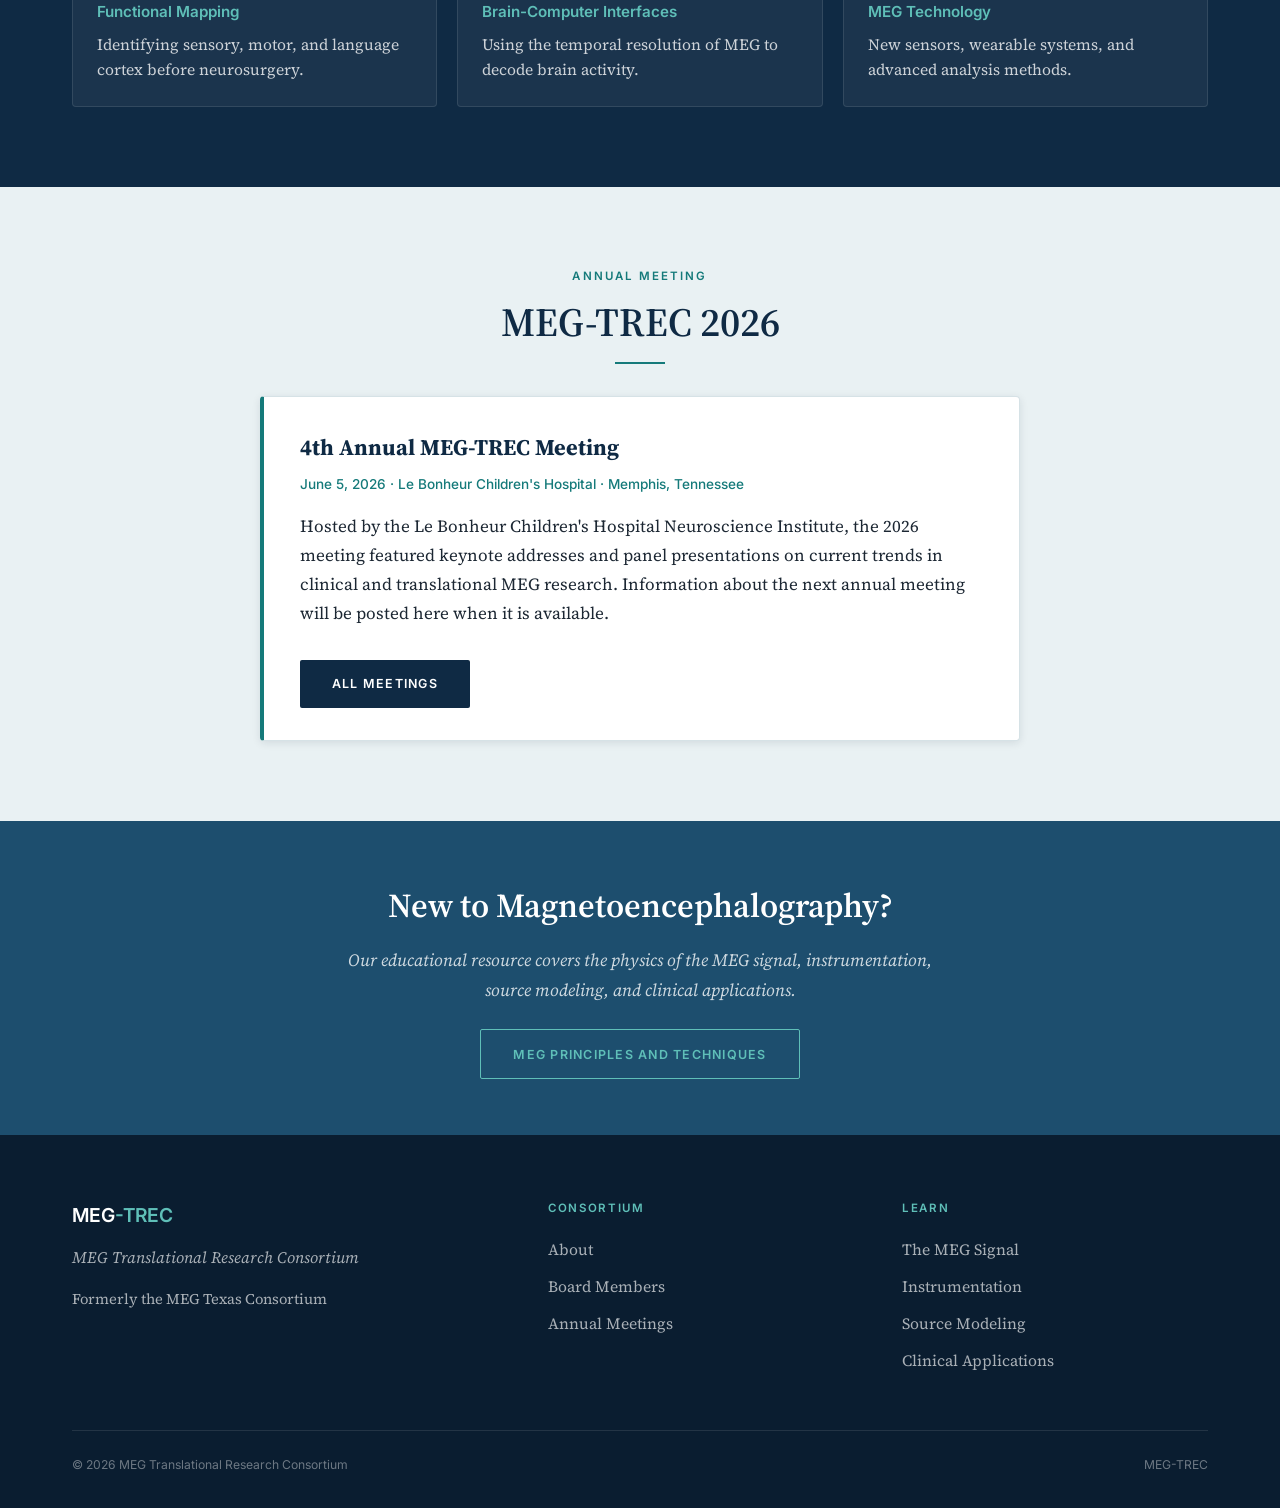
==== commit e2860da3: "Add dipole map, photo slots, Scholar links, expanded Brinkmann profile - Home: MEG system photo slot" ====
--- a/index.html
+++ b/index.html
@@ -212,16 +212,50 @@
           <a href="about.html" class="btn btn-navy">Read More</a>
         </div>
       </div>
-      <!-- Figure: schematic of a whole head MEG sensor layout seen from above -->
-      <figure class="split-figure fade-in" style="transition-delay:.15s">
-        <svg viewBox="0 0 400 400" aria-label="Schematic top view of a whole head MEG sensor array" role="img">
+      <!-- Figure: photo of an MEG system.
+           To use a photo, save it as images/meg-system.jpg (landscape, about
+           1200 px wide) and edit the caption/credit below. If the file is
+           missing, the img "onerror" handler adds the no-photo class and the
+           sensor array drawing is shown instead. -->
+      <figure class="split-figure photo-slot fade-in" style="transition-delay:.15s">
+        <img src="images/meg-system.jpg" alt="A whole-head MEG system in a magnetically shielded room" loading="lazy"
+             onerror="this.closest('figure').classList.add('no-photo')" />
+        <svg class="photo-fallback" viewBox="0 0 400 400" aria-label="Schematic top view of a whole-head MEG sensor array" role="img">
           <circle cx="200" cy="210" r="160" fill="none" stroke="currentColor" stroke-opacity=".5" stroke-width="1.5"/>
           <path d="M180 52 L200 30 L220 52" fill="none" stroke="currentColor" stroke-opacity=".5" stroke-width="1.5"/>
           <path d="M40 195 q-14 15 0 30 M360 195 q14 15 0 30" fill="none" stroke="currentColor" stroke-opacity=".5" stroke-width="1.5"/>
           <g id="figureDots" fill="currentColor"></g>
         </svg>
-        <figcaption>Schematic top view of a whole head sensor array</figcaption>
+        <figcaption>
+          <span class="photo-caption">A whole-head MEG system <!-- Photo credit: add here --></span>
+          <span class="fallback-caption">Schematic top view of a whole-head sensor array</span>
+        </figcaption>
       </figure>
+    </div>
+  </div>
+</section>
+
+<!-- ─── FROM SENSORS TO SOURCES (3D dipole map) ─────────────────────────────
+     images/dipole-map.png is generated by tools/make_dipole_map.py.
+     ─────────────────────────────────────────────────────────────────────── -->
+<section class="section section-alt" id="dipole">
+  <div class="container">
+    <div class="split">
+      <figure class="split-figure dipole-figure fade-in">
+        <img src="images/dipole-map.png" alt="Three dimensional map of the radial magnetic field over the head, showing paired outflux and influx lobes on either side of a current dipole" loading="lazy" />
+        <figcaption>Simulated radial field of a 10 nAm tangential dipole in a spherical head model</figcaption>
+      </figure>
+      <div class="fade-in prose" style="transition-delay:.15s">
+        <span class="eyebrow">From Sensors to Sources</span>
+        <div class="split-decorator"></div>
+        <h2 class="section-title">Reading the Brain's Magnetic Field</h2>
+        <p class="section-sub">How a field pattern points back to its source</p>
+        <p>When a patch of cortex is active, the current flowing in its pyramidal neurons produces a characteristic magnetic field pattern over the head: the field emerges on one side of the source and returns on the other. The source lies between the two lobes, oriented along the line that separates them.</p>
+        <p>The map shown here was computed for a single current dipole about 2.5 cm below the scalp. Source modeling methods work backward from patterns like this one, measured by hundreds of sensors, to estimate where in the brain the activity began.</p>
+        <div class="mt-4">
+          <a href="meg.html#source" class="btn btn-navy">Learn About Source Modeling</a>
+        </div>
+      </div>
     </div>
   </div>
 </section>
@@ -253,7 +287,7 @@
         <p>Identifying sensory, motor, and language cortex before neurosurgery.</p>
       </div>
       <div class="tile fade-in" style="transition-delay:.24s">
-        <h3>Brain Computer Interfaces</h3>
+        <h3>Brain-Computer Interfaces</h3>
         <p>Using the temporal resolution of MEG to decode brain activity.</p>
       </div>
       <div class="tile fade-in" style="transition-delay:.3s">
--- a/style.css
+++ b/style.css
@@ -297,6 +297,25 @@
   text-align: center;
 }
 
+/* Photo slot: shows the photo when the image file exists; otherwise the
+   img onerror handler adds .no-photo and the SVG drawing is shown instead. */
+.photo-slot img {
+  width: 100%;
+  height: 420px;
+  object-fit: cover;
+  border-radius: 2px;
+}
+.photo-slot .photo-fallback,
+.photo-slot .fallback-caption { display: none; }
+.photo-slot.no-photo img,
+.photo-slot.no-photo .photo-caption { display: none; }
+.photo-slot.no-photo .photo-fallback { display: block; }
+.photo-slot.no-photo .fallback-caption { display: inline; }
+
+/* Rendered 3D dipole map (dark background already matches --navy) */
+.dipole-figure { padding: 1.25rem; }
+.dipole-figure img { width: 100%; height: auto; }
+
 /* ─── DARK BAND (focus areas, call to action) ───────────────────────────────── */
 .dark-section {
   background: var(--navy);
@@ -464,6 +483,7 @@
   display: grid;
   grid-template-columns: repeat(auto-fill, minmax(250px, 1fr));
   gap: 1.5rem;
+  align-items: start;      /* a longer card does not stretch its whole row */
 }
 .member {
   background: var(--white);
@@ -474,19 +494,50 @@
   text-align: center;
 }
 .member-initials {
-  width: 64px; height: 64px;
+  width: 120px; height: 120px;
   margin: 0 auto 1rem;
   border-radius: 50%;
   background: var(--navy);
   color: var(--teal-light);
   font-family: var(--ff-sans);
   font-weight: 600;
-  font-size: 1.1rem;
+  font-size: 1.8rem;
   letter-spacing: .06em;
   display: flex;
   align-items: center;
   justify-content: center;
 }
+/* Headshot: when present, it hides the initials placed right after it */
+.member-photo {
+  width: 120px; height: 120px;
+  margin: 0 auto 1rem;
+  border-radius: 50%;
+  object-fit: cover;
+  border: 3px solid var(--mist);
+}
+.member-photo + .member-initials { display: none; }
+.member { display: flex; flex-direction: column; }
+.member-link {
+  margin-top: 1rem;
+  font-family: var(--ff-sans);
+  font-size: .75rem;
+  font-weight: 600;
+  letter-spacing: .08em;
+  text-transform: uppercase;
+  color: var(--teal);
+}
+.member-link:hover { color: var(--navy); text-decoration: underline; text-underline-offset: 3px; }
+.member-details {
+  text-align: left;
+  list-style: disc;
+  padding-left: 1.1rem;
+  margin: .9rem 0 .5rem;
+  font-size: .9rem;
+  color: var(--slate);
+  line-height: 1.45;
+}
+.member-details li { margin-bottom: .35rem; }
+.member .member-bio { text-align: left; font-size: .9rem; margin-top: .5rem; }
 .member h3 { font-family: var(--ff-display); font-size: 1.12rem; color: var(--navy); margin-bottom: .35rem; }
 .member p { font-size: .95rem; color: var(--slate); line-height: 1.5; }
 .member .member-role {
